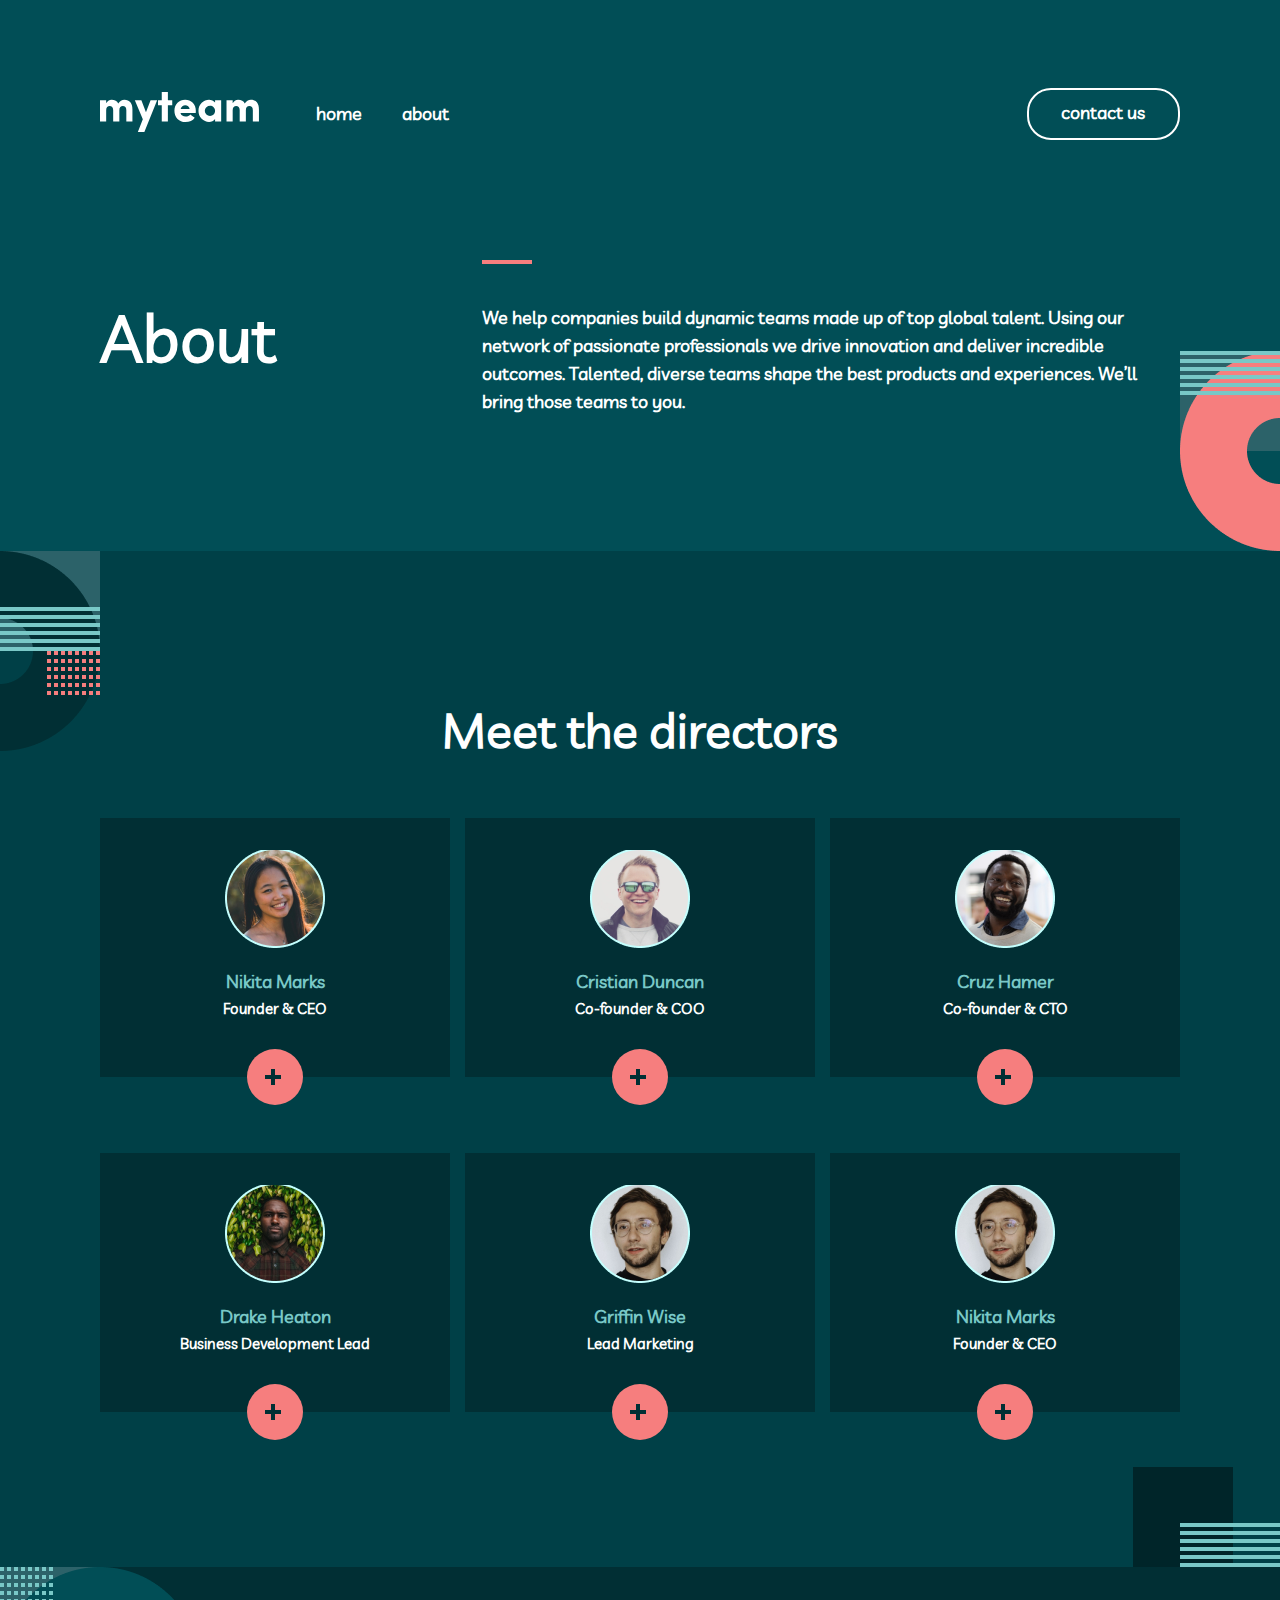
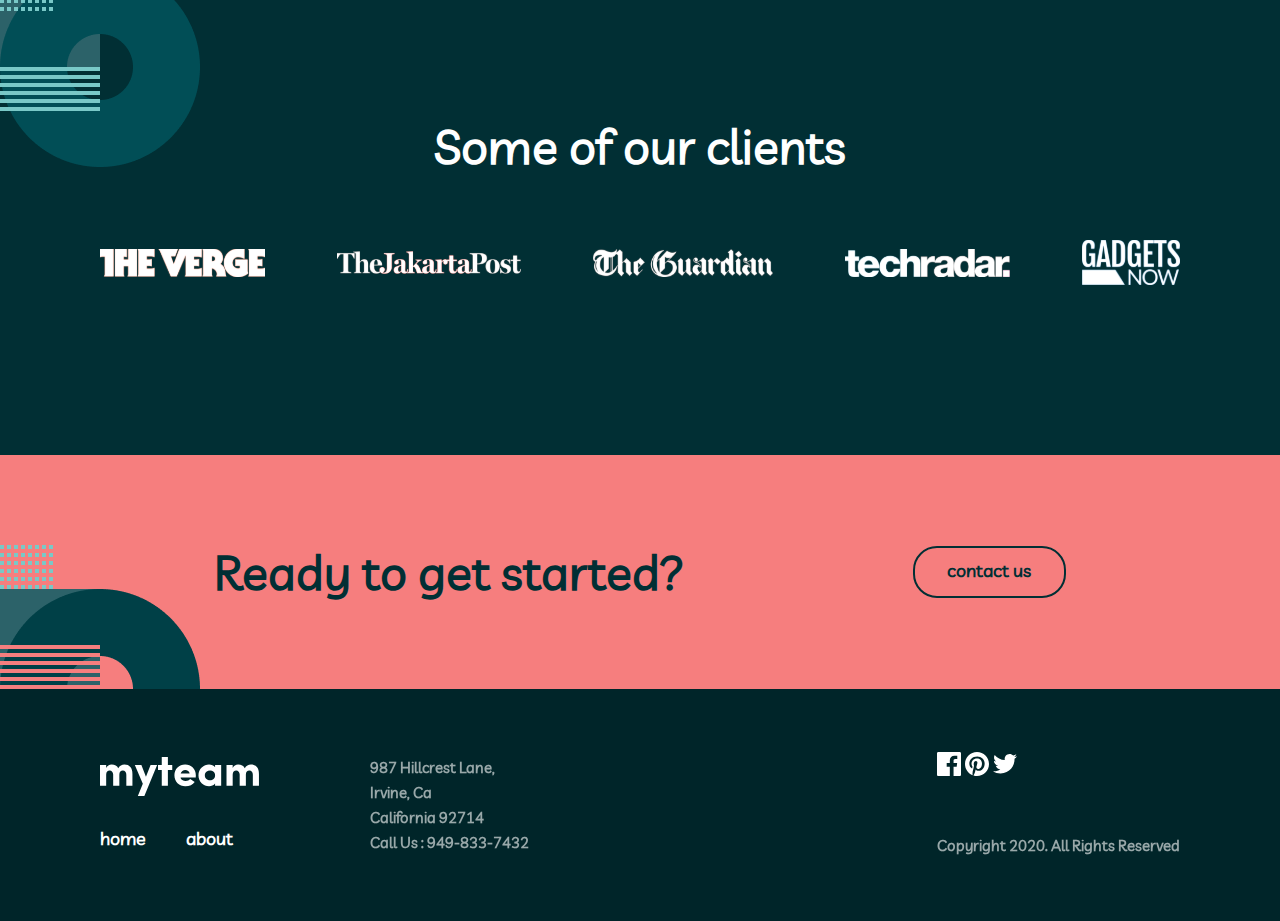
==== pages/about.html @ 921ec4e1 "footer part of myteam" ====
<!DOCTYPE html>
<html lang="en">
<head>
    <meta charset="UTF-8">
    <meta http-equiv="X-UA-Compatible" content="IE=edge">
    <meta name="viewport" content="width=device-width, initial-scale=1.0">
    <title>myteam-ABOUT</title>
    <link rel="stylesheet" href="../CSS/about.css">
</head>
<body>
    <header>
        <div class="container">
            <nav>
                <a href="#"><img width="159px" src="../icons/myteam-logo.svg" alt="myteam"></a>
                <div class="navbar">
                    <ul class="navbar__menu">
                        <li class="navbar__menu-list"><a href="../index.html" class="navbar__menu-link">home</a></li>
                        <li class="navbar__menu-list"><a href="#" class="navbar__menu-link">about</a></li>
                    </ul>
                    <button class="navbar__btn" href="#">contact us</button>
                </div>
            </nav>
            <div class="hero">
                <h2 class="hero__title">About</h2>
                <div class="hero__description">
                    <hr class="hero__description-line">
                    <p class="hero__description-desc">We help companies build dynamic teams made up of top global talent. Using our network of passionate professionals we drive innovation and deliver incredible outcomes. Talented, diverse teams shape the best products and experiences. We’ll bring those teams to you.</p>
                </div>
            </div>
        </div>
    </header>
    <section class="directors">
        <div class="bgimg">
            <div class="container">
                <div class="directors__block">
                    <h3 class="directors__block-title">Meet the directors</h3>
                    <div class="directors__block-cards">
                        <div class="directors__block-cards--item">
                            <h4>Aden Allan</h4>
                            <p>“Empowered teams create truly amazing products. Set the north star and let them follow it.”</p>
                            <ul>
                                <li><img src="../icons/Path.svg" alt="twitter"></li>
                                <li><img src="../icons/Shape.svg" alt="instagram"></li>
                            </ul>
                            <img src="../images/Oval.png" alt="Nikita Marks" srcset="../images/Oval@2x.png 2x, ../images/Oval.png 1x">
                            <h5>Nikita Marks</h5>
                            <h6>Founder & CEO</h6>
                            <button><span></span><span></span></button>
                        </div>
                        <div class="directors__block-cards--item">
                                 <h4>Aden Allan</h4>
                            <p>“Empowered teams create truly amazing products. Set the north star and let them follow it.”</p>
                            <ul>
                                <li><img src="../icons/Path.svg" alt="twitter"></li>
                                <li><img src="../icons/Shape.svg" alt="instagram"></li>
                            </ul>
                            <img src="../images/pergl.png" alt="Cristian Duncan" srcset="../images/pergl2x.png 2x, ../images/pergl.png 1x">
                            <h5>Cristian Duncan</h5>
                            <h6>Co-founder & COO</h6>
                            <button><span></span><span></span></button>
                        </div>
                        <div class="directors__block-cards--item">
                                 <h4>Aden Allan</h4>
                            <p>“Empowered teams create truly amazing products. Set the north star and let them follow it.”</p>
                            <ul>
                                <li><img src="../icons/Path.svg" alt="twitter"></li>
                                <li><img src="../icons/Shape.svg" alt="instagram"></li>
                            </ul>
                            <img src="../images/smaile.png" alt="Cruz Hamer" srcset="../images/smaile2x.png 2x, ../images/smaile.png 1x">
                            <h5>Cruz Hamer</h5>
                            <h6>Co-founder & CTO</h6>
                            <button><span></span><span></span></button>
                        </div>
                        <div class="directors__block-cards--item">
                                 <h4>Aden Allan</h4>
                            <p>“Empowered teams create truly amazing products. Set the north star and let them follow it.”</p>
                            <ul>
                                <li><img src="../icons/Path.svg" alt="twitter"></li>
                                <li><img src="../icons/Shape.svg" alt="instagram"></li>
                            </ul>
                            <img src="../images/nosmile.png" alt="Drake Heaton" srcset="../images/nosmaile2x.png 2x, ../images/nosmile.png 1x">
                            <h5>Drake Heaton</h5>
                            <h6>Business Development Lead</h6>
                            <button><span></span><span></span></button>
                        </div>
                        <div class="directors__block-cards--item">
                                 <h4>Aden Allan</h4>
                            <p>“Empowered teams create truly amazing products. Set the north star and let them follow it.”</p>
                            <ul>
                                <li><img src="../icons/Path.svg" alt="twitter"></li>
                                <li><img src="../icons/Shape.svg" alt="instagram"></li>
                            </ul>
                            <img src="../images/cl.png" alt="Griffin Wise" srcset="../images/cl2x.png 2x, ../images/cl.png 1x">
                            <h5>Griffin Wise</h5>
                            <h6>Lead Marketing</h6>
                            <button><span></span><span></span></button>
                        </div>
                        <div class="directors__block-cards--item">
                                 <h4>Aden Allan</h4>
                            <p>“Empowered teams create truly amazing products. Set the north star and let them follow it.”</p>
                            <ul>
                                <li><img src="../icons/Path.svg" alt="twitter"></li>
                                <li><img src="../icons/Shape.svg" alt="instagram"></li>
                            </ul>
                            <img src="../images/cl.png" alt="Nikita Marks" srcset="../images/cl2x.png 2x, ../images/cl.png 1x">
                            <h5>Nikita Marks</h5>
                            <h6>Founder & CEO</h6>
                            <button><span></span><span></span></button>
                        </div>
                    </div>
                </div>
            </div>
        </div>
    </section>
    <section class="clients">
        <div class="container">
            <div class="clients__block">
                <h2 class="clients__block-title">Some of our clients</h2>
                <ul class="clients__block-font">
                   <li class="clients__block-font--list"><img src="../icons/Object1.svg" alt="the verge"></li>
                   <li class="clients__block-font--list"><img src="../icons/jakarta.svg" alt="jakarta"></li>
                   <li class="clients__block-font--list"><img src="../icons/Object.svg" alt="the guardian"></li>
                   <li class="clients__block-font--list"><img src="../icons/techradar.svg" alt="techradar"></li>
                   <li class="clients__block-font--list"><img src="../icons/gadgets-now.svg" alt="gadget now"></li>
                </ul>
            </div>
        </div>
    </section>
    <section class="start">
        <div class="container">
            <h2 class="start__title">Ready to get started?</h2>
            <button class="start__btn">contact us</button>
        </div>
    </section>
    <footer>
        <div class="container">
            <div class="bar">
                <a href="#"><img width="159px" src="../icons/myteam-logo.svg" alt="myteam"></a>
                <div class="bar__menu">
                    <ul class="bar__menu">
                        <li class="bar__menu-list"><a href="../index.html" class="bar__menu-link">home</a></li>
                        <li class="bar__menu-list"><a href="#" class="bar__menu-link">about</a></li>
                    </ul>
                </div>
            </div>
            <div class="baro">
                <ul class="baro__info">
                    <li class="baro__info-list">987  Hillcrest Lane,</li>
                    <li class="baro__info-list">Irvine, Ca </li>
                    <li class="baro__info-list">California 92714</li>
                    <li class="baro__info-list">Call Us : 949-833-7432</li>
                </ul>
                <ul class="baro__icons">
                    <li class="baro__icons-item"><img class="svg" src="../icons/facebook-logo.svg" alt="facebook"></li>
                    <li class="baro__icons-item"><img class="svg" src="../icons/pinterest-logo.svg" alt="pinterest-logo"></li>
                    <li class="baro__icons-item"><img class="svg" src="../icons/Path.svg" alt="twitter"></li>
                    <h6>Copyright 2020. All Rights Reserved</h6>
                </ul>
            </div>
        </div>
    </footer>
</body>
</html>
---- CSS/about.css ----
@font-face {
  font-display: swap;
  font-family: "Livvic";
  font-style: normal;
  font-weight: 400;
  src: url("../fonts/livvic-v13-latin-regular.eot");
  src: url("../fonts/livvic-v13-latin-regular.eot?#iefix") format("embedded-opentype"), url("../fonts/livvic-v13-latin-regular.woff2") format("woff2"), url("../fonts/livvic-v13-latin-regular.woff") format("woff"), url("../fonts/livvic-v13-latin-regular.ttf") format("truetype"), url("../fonts/livvic-v13-latin-regular.svg#Livvic") format("svg");
}
* {
  margin: 0;
  padding: 0;
  box-sizing: border-box;
  text-decoration: none;
  list-style: none;
}

body {
  font-family: "Livvic";
  color: #ffffff;
}

.container {
  max-width: 1110px;
  margin: 0 auto;
  padding: 15px;
}

header {
  background-image: url(../images/bg-pink.png);
  background-repeat: no-repeat;
  background-position-x: right;
  background-position-y: bottom;
  padding: 73px 0 120px 0;
  background-color: #014E56;
}
@media only screen and (-webkit-min-device-pixel-ratio: 2), only screen and (min--moz-device-pixel-ratio: 2), only screen and (-o-min-device-pixel-ratio: 2/1), only screen and (min-device-pixel-ratio: 2), only screen and (min-resolution: 192dpi), only screen and (min-resolution: 2dppx) {
  header {
    background-image: url(../images/bg-pink2x.png);
    background-repeat: no-repeat;
    background-position-x: right;
    background-position-y: bottom;
  }
}
header nav {
  display: flex;
  align-items: center;
  justify-content: space-between;
  flex-direction: default;
}
header nav .navbar {
  display: flex;
  align-items: center;
  justify-content: space-between;
  flex-direction: default;
  min-width: 80%;
}
header nav .navbar__menu {
  display: flex;
  align-items: center;
  justify-content: space-between;
  flex-direction: default;
  column-gap: 40px;
}
header nav .navbar__menu-link {
  padding: 10px 0;
  font-weight: 600;
  font-size: 18px;
  line-height: 28px;
  color: #ffffff;
}
header nav .navbar__menu-link:hover {
  color: #F67E7E;
}
header nav .navbar__btn {
  border: 2px solid #ffffff;
  border-radius: 24px;
  font-family: "Livvic";
  font-weight: 600;
  font-size: 18px;
  line-height: 28px;
  color: #ffffff;
  cursor: pointer;
  padding: 9px 33px 11px 32px;
  background-color: rgba(240, 248, 255, 0);
}
header nav .navbar__btn:hover {
  transition: 0.3s;
  color: #002529;
  background-color: #ffffff;
  border: 2px solid rgba(255, 255, 255, 0);
}
header .hero {
  margin-top: 120px;
  display: flex;
  align-items: center;
  justify-content: space-between;
  flex-direction: default;
}
header .hero__title {
  font-weight: 700;
  font-size: 64px;
  line-height: 100px;
}
header .hero__description-line {
  width: 50px;
  height: 4px;
  border: none;
  background-color: #F67E7E;
}
header .hero__description-desc {
  margin-top: 40px;
  max-width: 698px;
  font-weight: 600;
  font-size: 18px;
  line-height: 28px;
}

.bgimg {
  padding: 140px 0;
  background-image: url(../../images/square.png);
  background-repeat: no-repeat;
  background-position-x: right;
  background-position-y: bottom;
}
@media only screen and (-webkit-min-device-pixel-ratio: 2), only screen and (min--moz-device-pixel-ratio: 2), only screen and (-o-min-device-pixel-ratio: 2/1), only screen and (min-device-pixel-ratio: 2), only screen and (min-resolution: 192dpi), only screen and (min-resolution: 2dppx) {
  .bgimg {
    background-image: url(../../images/square2x.png);
    background-repeat: no-repeat;
    background-position-x: right;
    background-position-y: bottom;
  }
}

.directors {
  background-color: #004047;
  background-image: url(../images/darkvector.png);
  background-repeat: no-repeat;
  background-position-x: left;
  background-position-y: top;
}
@media only screen and (-webkit-min-device-pixel-ratio: 2), only screen and (min--moz-device-pixel-ratio: 2), only screen and (-o-min-device-pixel-ratio: 2/1), only screen and (min-device-pixel-ratio: 2), only screen and (min-resolution: 192dpi), only screen and (min-resolution: 2dppx) {
  .directors {
    background-image: url(../../images/darkvector2x.png);
    background-repeat: no-repeat;
    background-position-x: left;
    background-position-y: top;
  }
}
.directors__block-title {
  text-align: center;
  font-weight: 700;
  font-size: 48px;
  line-height: 48px;
}
.directors__block-cards {
  margin-top: 64px;
  display: flex;
  align-items: center;
  justify-content: space-between;
  flex-direction: default;
  flex-wrap: wrap;
  row-gap: 76px;
}
.directors__block-cards--item {
  position: relative;
  padding: 32px 24px 56px;
  min-width: 350px;
  background: #012F34;
  text-align: center;
  cursor: pointer;
  transition: 0.5s;
}
.directors__block-cards--item h4 {
  display: none;
  font-weight: 700;
  font-size: 18px;
  line-height: 28px;
  text-align: center;
  color: #79C8C7;
}
.directors__block-cards--item p {
  display: none;
  margin-top: 8px;
  max-width: 254px;
  font-weight: 600;
  font-size: 15px;
  line-height: 25px;
}
.directors__block-cards--item ul {
  display: none;
  margin-top: 24px;
}
.directors__block-cards--item ul li {
  display: inline-block;
}
.directors__block-cards--item h5 {
  margin-top: 16px;
  font-weight: 700;
  font-size: 18px;
  line-height: 28px;
  color: #79C8C7;
}
.directors__block-cards--item h6 {
  font-size: 15px;
  line-height: 25px;
}
.directors__block-cards--item button {
  position: absolute;
  bottom: -28px;
  left: 147px;
  min-width: 56px;
  min-height: 56px;
  border-radius: 50%;
  background-color: #F67E7E;
  display: flex;
  align-items: center;
  justify-content: center;
  flex-direction: default;
  border: none;
  cursor: pointer;
  cursor: pointer;
  transition: 0.5s;
}
.directors__block-cards--item button span:nth-child(1) {
  min-width: 4px;
  min-height: 16px;
  background-color: #012F34;
  display: inline-block;
  transform: rotate(90deg), translate(10px, 48px);
  transition: 0.5s;
}
.directors__block-cards--item button span:nth-child(2) {
  min-width: 4px;
  min-height: 16px;
  background-color: #012F34;
  display: inline-block;
  transform: rotate(-90deg) translateY(-4px);
  transition: 0.5s;
}
.directors__block-cards--item:hover {
  padding: 35px 48px 63px 48px;
  background-color: #002529;
}
.directors__block-cards--item:hover img, .directors__block-cards--item:hover h5, .directors__block-cards--item:hover h6 {
  display: none;
}
.directors__block-cards--item:hover p, .directors__block-cards--item:hover h4, .directors__block-cards--item:hover ul {
  display: block;
  margin-left: auto;
  margin-right: auto;
}
.directors__block-cards--item:hover button {
  background-color: #79C8C7;
}
.directors__block-cards--item:hover button span:nth-child(1) {
  transform: rotate(45deg) translate(2px, -3px);
}
.directors__block-cards--item:hover button span:nth-child(2) {
  transform: rotate(-45deg);
}

.clients {
  background-color: #012F34;
  padding: 140px 0 151px 0;
  background-image: url(../images/clients-bg.png);
  background-repeat: no-repeat;
}
@media only screen and (-webkit-min-device-pixel-ratio: 2), only screen and (min--moz-device-pixel-ratio: 2), only screen and (-o-min-device-pixel-ratio: 2/1), only screen and (min-device-pixel-ratio: 2), only screen and (min-resolution: 192dpi), only screen and (min-resolution: 2dppx) {
  .clients {
    background-image: url(../images/clients-bg.png);
    background-repeat: no-repeat;
  }
}
.clients__block {
  display: flex;
  align-items: center;
  justify-content: center;
  flex-direction: column;
  row-gap: 70px;
}
.clients__block-title {
  font-weight: 700;
  font-size: 48px;
  line-height: 48px;
}
.clients__block-font {
  min-width: 100%;
  display: flex;
  align-items: center;
  justify-content: space-between;
  flex-direction: default;
}

.start {
  padding: 76px;
  background-color: #F67E7E;
  background-image: url(../../images/pink.png);
  background-repeat: no-repeat;
  background-position-y: bottom;
}
@media only screen and (-webkit-min-device-pixel-ratio: 2), only screen and (min--moz-device-pixel-ratio: 2), only screen and (-o-min-device-pixel-ratio: 2/1), only screen and (min-device-pixel-ratio: 2), only screen and (min-resolution: 192dpi), only screen and (min-resolution: 2dppx) {
  .start {
    background-image: url(../../images/pik2x.png);
    background-repeat: no-repeat;
    background-position-y: bottom;
  }
}
.start .container {
  display: flex;
  align-items: center;
  justify-content: space-around;
  flex-direction: default;
}
.start__title {
  font-weight: 700;
  font-size: 48px;
  line-height: 48px;
  color: #012F34;
}
.start__btn {
  transition: 0.3s;
  border: 2px solid #012F34;
  border-radius: 24px;
  font-family: "Livvic";
  font-weight: 600;
  font-size: 18px;
  line-height: 28px;
  color: #012F34;
  cursor: pointer;
  padding: 9px 33px 11px 32px;
  background-color: rgba(240, 248, 255, 0);
}
.start__btn:hover {
  border: 2px solid #012F34;
  border-radius: 24px;
  font-family: "Livvic";
  font-weight: 600;
  font-size: 18px;
  line-height: 28px;
  color: #ffffff;
  cursor: pointer;
  padding: 9px 33px 11px 32px;
  background-color: rgba(240, 248, 255, 0);
  background-color: #012F34;
}

footer {
  padding: 48px;
  background-color: #002529;
}
footer .container {
  display: flex;
  align-items: center;
  justify-content: space-between;
  flex-direction: default;
}
footer .container .bar {
  display: flex;
  align-items: flex-start;
  justify-content: flex-start;
  flex-direction: column;
  row-gap: 25px;
}
footer .container .bar__menu {
  display: flex;
  align-items: center;
  justify-content: default;
  flex-direction: default;
  column-gap: 40px;
}
footer .container .bar__menu-link {
  padding: 10px 0;
  font-weight: 600;
  font-size: 18px;
  line-height: 28px;
  color: #ffffff;
}
footer .container .bar__menu-link:hover {
  color: #F67E7E;
}
footer .container .baro {
  display: flex;
  align-items: center;
  justify-content: space-between;
  flex-direction: default;
  min-width: 75%;
}
footer .container .baro__info-list {
  font-weight: 600;
  font-size: 15px;
  line-height: 25px;
  opacity: 0.6;
}
footer .container .baro__icons {
  column-gap: 16px;
}
footer .container .baro__icons-item {
  display: inline-block;
  cursor: pointer;
}
footer .container .baro__icons-item .svg {
  width: 24px;
  height: 24px;
}
footer .container .baro__icons-item:hover .svg {
  fill: #F67E7E;
  fill-rule: evenodd;
}
footer .container h6 {
  margin-top: 53px;
  font-weight: 600;
  font-size: 15px;
  line-height: 25px;
  color: #FFFFFF;
  opacity: 0.6;
  align-items: flex-end;
  justify-items: flex-end;
}

/*# sourceMappingURL=about.css.map */
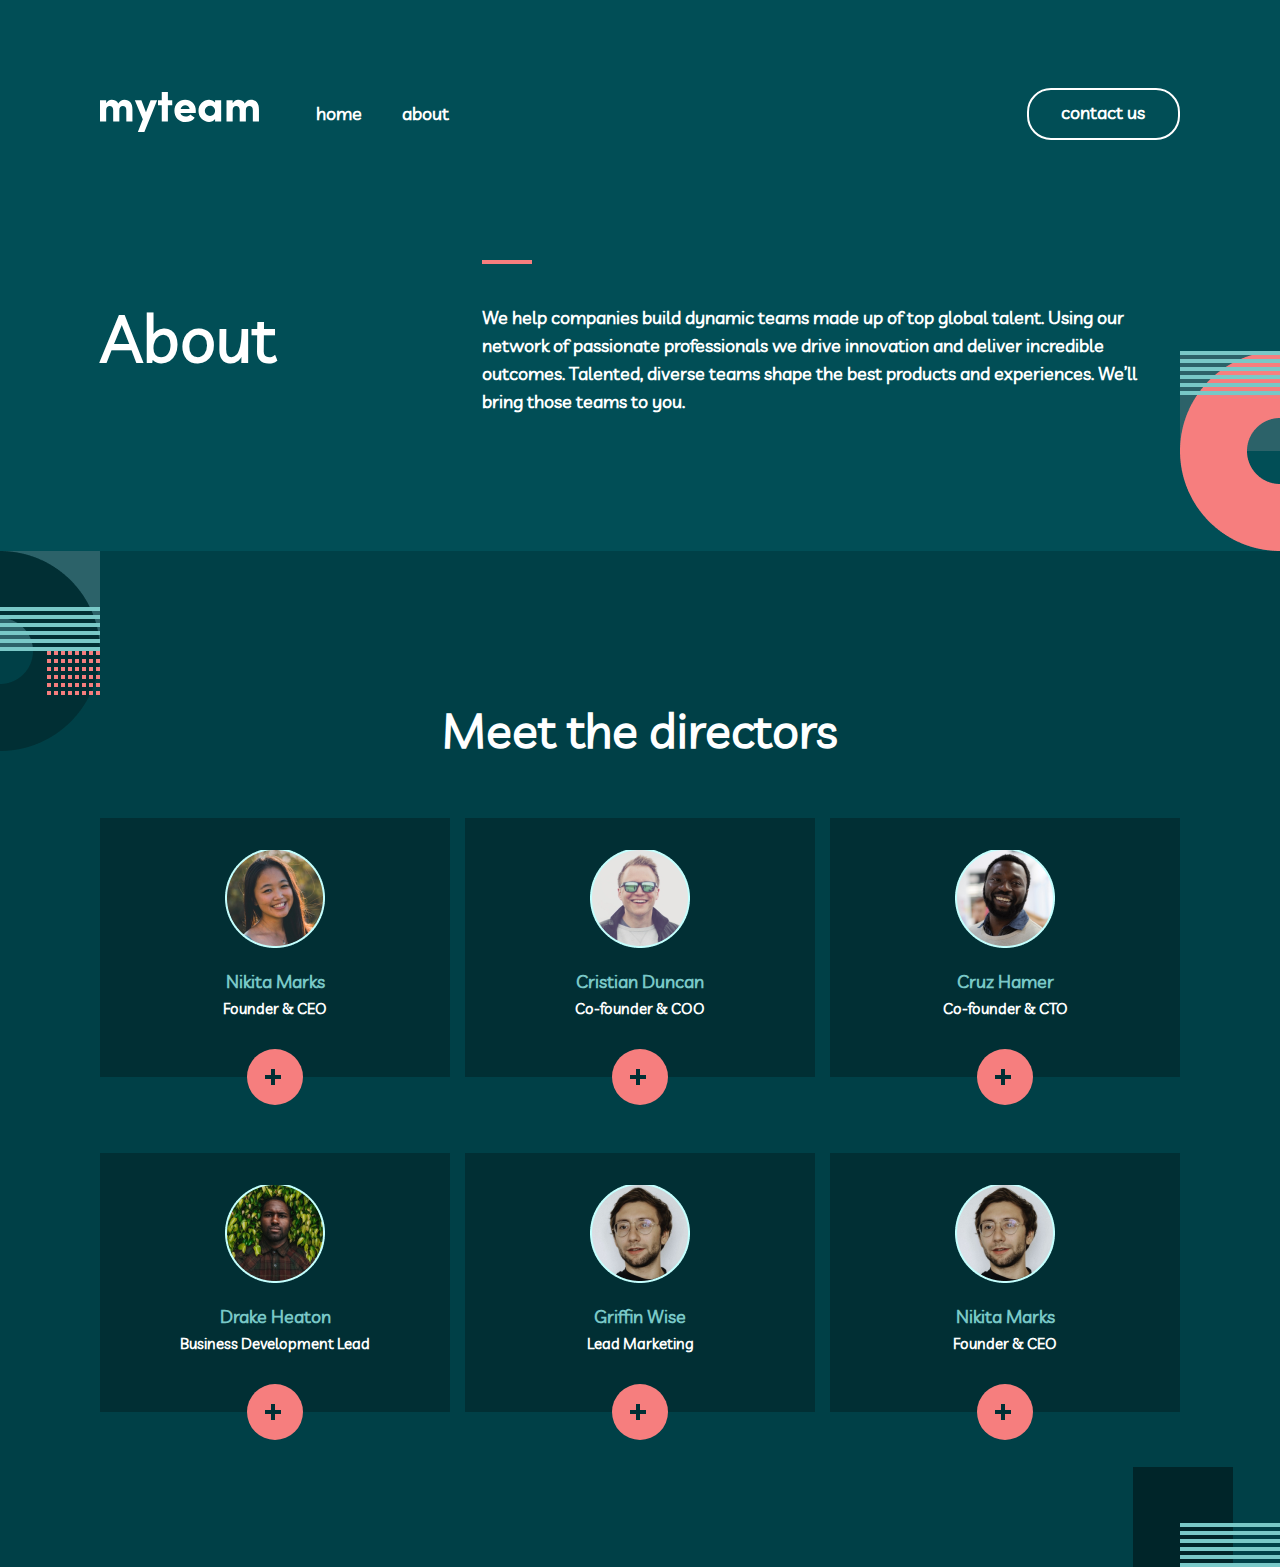
==== commit 845415b0: "some massage" ====
--- a/pages/about.html
+++ b/pages/about.html
@@ -112,52 +112,5 @@
             </div>
         </div>
     </section>
-    <section class="clients">
-        <div class="container">
-            <div class="clients__block">
-                <h2 class="clients__block-title">Some of our clients</h2>
-                <ul class="clients__block-font">
-                   <li class="clients__block-font--list"><img src="../icons/Object1.svg" alt="the verge"></li>
-                   <li class="clients__block-font--list"><img src="../icons/jakarta.svg" alt="jakarta"></li>
-                   <li class="clients__block-font--list"><img src="../icons/Object.svg" alt="the guardian"></li>
-                   <li class="clients__block-font--list"><img src="../icons/techradar.svg" alt="techradar"></li>
-                   <li class="clients__block-font--list"><img src="../icons/gadgets-now.svg" alt="gadget now"></li>
-                </ul>
-            </div>
-        </div>
-    </section>
-    <section class="start">
-        <div class="container">
-            <h2 class="start__title">Ready to get started?</h2>
-            <button class="start__btn">contact us</button>
-        </div>
-    </section>
-    <footer>
-        <div class="container">
-            <div class="bar">
-                <a href="#"><img width="159px" src="../icons/myteam-logo.svg" alt="myteam"></a>
-                <div class="bar__menu">
-                    <ul class="bar__menu">
-                        <li class="bar__menu-list"><a href="../index.html" class="bar__menu-link">home</a></li>
-                        <li class="bar__menu-list"><a href="#" class="bar__menu-link">about</a></li>
-                    </ul>
-                </div>
-            </div>
-            <div class="baro">
-                <ul class="baro__info">
-                    <li class="baro__info-list">987  Hillcrest Lane,</li>
-                    <li class="baro__info-list">Irvine, Ca </li>
-                    <li class="baro__info-list">California 92714</li>
-                    <li class="baro__info-list">Call Us : 949-833-7432</li>
-                </ul>
-                <ul class="baro__icons">
-                    <li class="baro__icons-item"><img class="svg" src="../icons/facebook-logo.svg" alt="facebook"></li>
-                    <li class="baro__icons-item"><img class="svg" src="../icons/pinterest-logo.svg" alt="pinterest-logo"></li>
-                    <li class="baro__icons-item"><img class="svg" src="../icons/Path.svg" alt="twitter"></li>
-                    <h6>Copyright 2020. All Rights Reserved</h6>
-                </ul>
-            </div>
-        </div>
-    </footer>
 </body>
 </html>--- a/CSS/about.css
+++ b/CSS/about.css
@@ -259,162 +259,4 @@
   transform: rotate(-45deg);
 }
 
-.clients {
-  background-color: #012F34;
-  padding: 140px 0 151px 0;
-  background-image: url(../images/clients-bg.png);
-  background-repeat: no-repeat;
-}
-@media only screen and (-webkit-min-device-pixel-ratio: 2), only screen and (min--moz-device-pixel-ratio: 2), only screen and (-o-min-device-pixel-ratio: 2/1), only screen and (min-device-pixel-ratio: 2), only screen and (min-resolution: 192dpi), only screen and (min-resolution: 2dppx) {
-  .clients {
-    background-image: url(../images/clients-bg.png);
-    background-repeat: no-repeat;
-  }
-}
-.clients__block {
-  display: flex;
-  align-items: center;
-  justify-content: center;
-  flex-direction: column;
-  row-gap: 70px;
-}
-.clients__block-title {
-  font-weight: 700;
-  font-size: 48px;
-  line-height: 48px;
-}
-.clients__block-font {
-  min-width: 100%;
-  display: flex;
-  align-items: center;
-  justify-content: space-between;
-  flex-direction: default;
-}
-
-.start {
-  padding: 76px;
-  background-color: #F67E7E;
-  background-image: url(../../images/pink.png);
-  background-repeat: no-repeat;
-  background-position-y: bottom;
-}
-@media only screen and (-webkit-min-device-pixel-ratio: 2), only screen and (min--moz-device-pixel-ratio: 2), only screen and (-o-min-device-pixel-ratio: 2/1), only screen and (min-device-pixel-ratio: 2), only screen and (min-resolution: 192dpi), only screen and (min-resolution: 2dppx) {
-  .start {
-    background-image: url(../../images/pik2x.png);
-    background-repeat: no-repeat;
-    background-position-y: bottom;
-  }
-}
-.start .container {
-  display: flex;
-  align-items: center;
-  justify-content: space-around;
-  flex-direction: default;
-}
-.start__title {
-  font-weight: 700;
-  font-size: 48px;
-  line-height: 48px;
-  color: #012F34;
-}
-.start__btn {
-  transition: 0.3s;
-  border: 2px solid #012F34;
-  border-radius: 24px;
-  font-family: "Livvic";
-  font-weight: 600;
-  font-size: 18px;
-  line-height: 28px;
-  color: #012F34;
-  cursor: pointer;
-  padding: 9px 33px 11px 32px;
-  background-color: rgba(240, 248, 255, 0);
-}
-.start__btn:hover {
-  border: 2px solid #012F34;
-  border-radius: 24px;
-  font-family: "Livvic";
-  font-weight: 600;
-  font-size: 18px;
-  line-height: 28px;
-  color: #ffffff;
-  cursor: pointer;
-  padding: 9px 33px 11px 32px;
-  background-color: rgba(240, 248, 255, 0);
-  background-color: #012F34;
-}
-
-footer {
-  padding: 48px;
-  background-color: #002529;
-}
-footer .container {
-  display: flex;
-  align-items: center;
-  justify-content: space-between;
-  flex-direction: default;
-}
-footer .container .bar {
-  display: flex;
-  align-items: flex-start;
-  justify-content: flex-start;
-  flex-direction: column;
-  row-gap: 25px;
-}
-footer .container .bar__menu {
-  display: flex;
-  align-items: center;
-  justify-content: default;
-  flex-direction: default;
-  column-gap: 40px;
-}
-footer .container .bar__menu-link {
-  padding: 10px 0;
-  font-weight: 600;
-  font-size: 18px;
-  line-height: 28px;
-  color: #ffffff;
-}
-footer .container .bar__menu-link:hover {
-  color: #F67E7E;
-}
-footer .container .baro {
-  display: flex;
-  align-items: center;
-  justify-content: space-between;
-  flex-direction: default;
-  min-width: 75%;
-}
-footer .container .baro__info-list {
-  font-weight: 600;
-  font-size: 15px;
-  line-height: 25px;
-  opacity: 0.6;
-}
-footer .container .baro__icons {
-  column-gap: 16px;
-}
-footer .container .baro__icons-item {
-  display: inline-block;
-  cursor: pointer;
-}
-footer .container .baro__icons-item .svg {
-  width: 24px;
-  height: 24px;
-}
-footer .container .baro__icons-item:hover .svg {
-  fill: #F67E7E;
-  fill-rule: evenodd;
-}
-footer .container h6 {
-  margin-top: 53px;
-  font-weight: 600;
-  font-size: 15px;
-  line-height: 25px;
-  color: #FFFFFF;
-  opacity: 0.6;
-  align-items: flex-end;
-  justify-items: flex-end;
-}
-
 /*# sourceMappingURL=about.css.map */
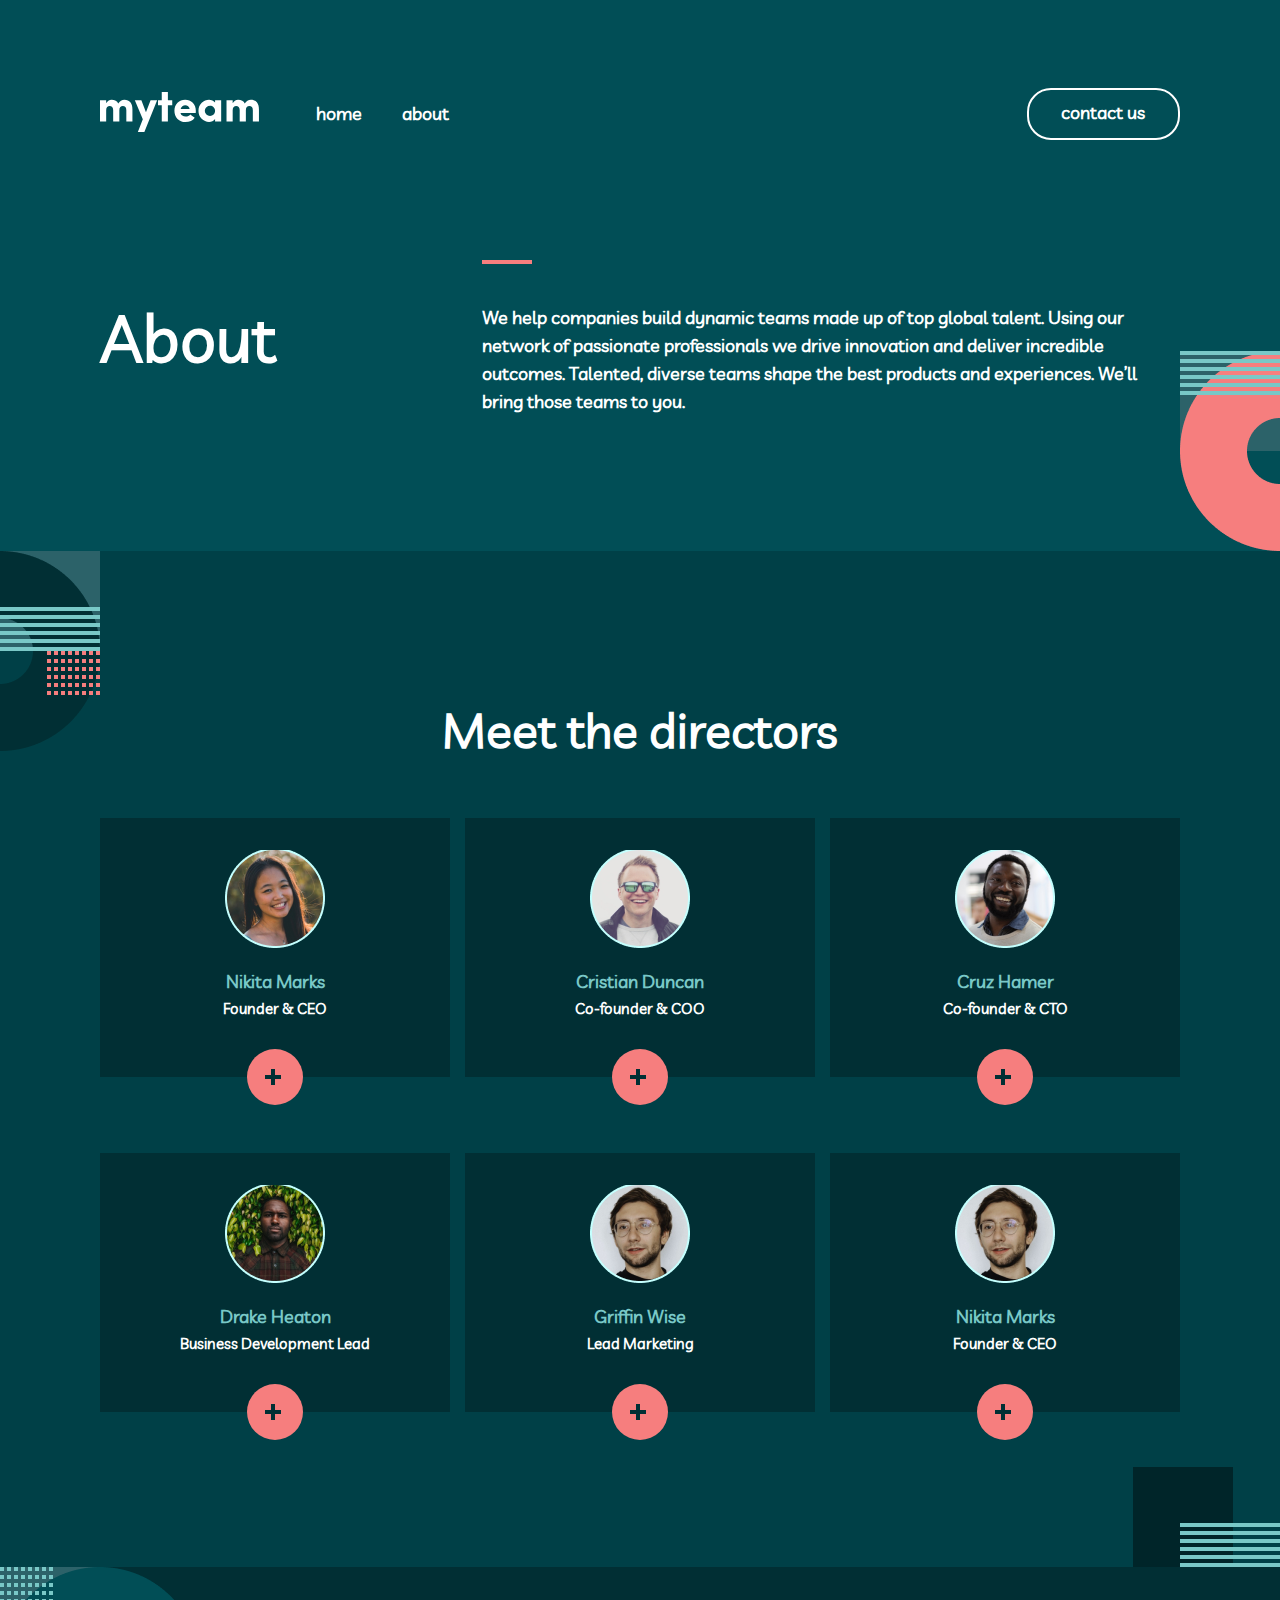
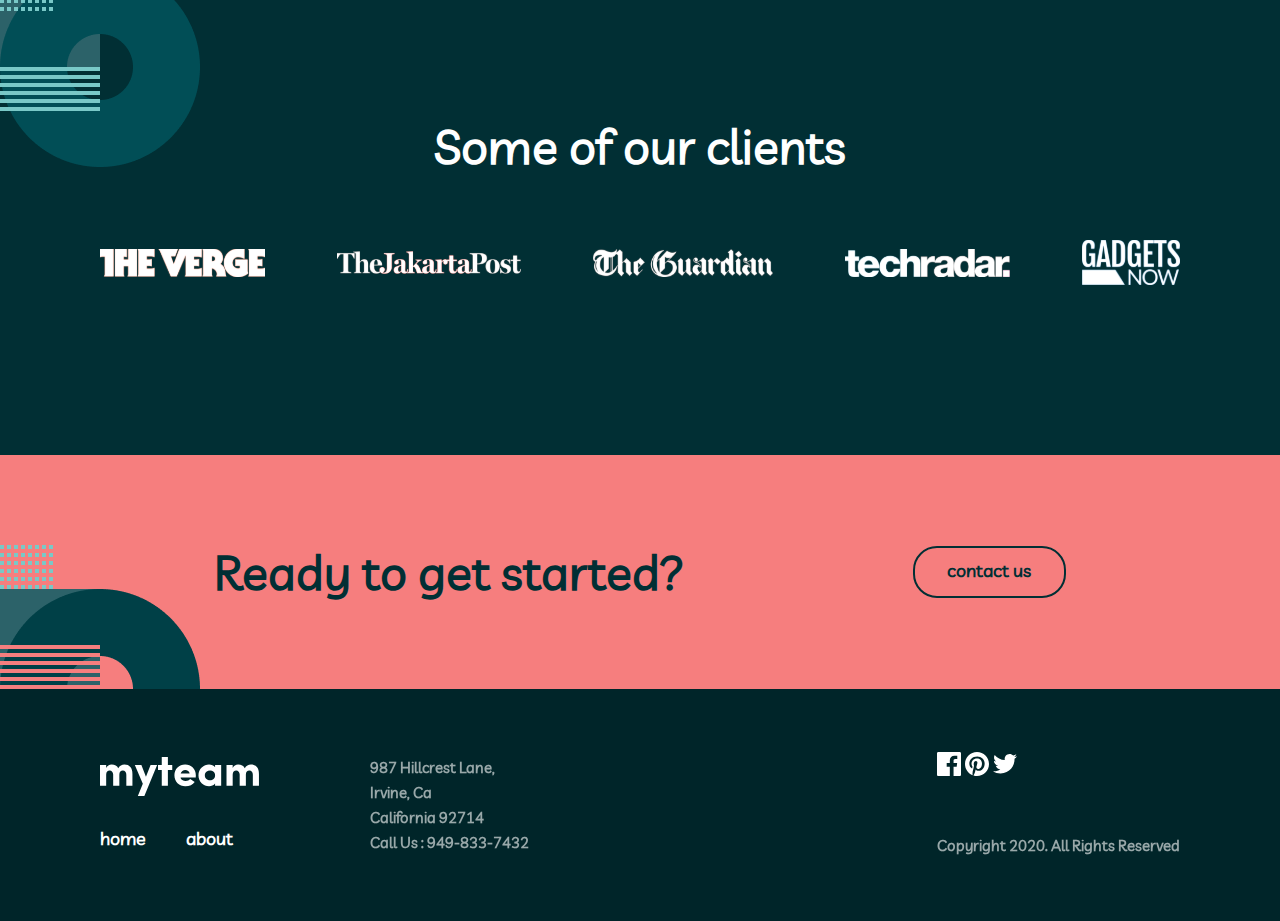
==== commit df45056b: "Merge branch 'main' of https://github.com/mubinanusratullayeva/myTeam into future/home" ====
--- a/pages/about.html
+++ b/pages/about.html
@@ -112,5 +112,52 @@
             </div>
         </div>
     </section>
+    <section class="clients">
+        <div class="container">
+            <div class="clients__block">
+                <h2 class="clients__block-title">Some of our clients</h2>
+                <ul class="clients__block-font">
+                   <li class="clients__block-font--list"><img src="../icons/Object1.svg" alt="the verge"></li>
+                   <li class="clients__block-font--list"><img src="../icons/jakarta.svg" alt="jakarta"></li>
+                   <li class="clients__block-font--list"><img src="../icons/Object.svg" alt="the guardian"></li>
+                   <li class="clients__block-font--list"><img src="../icons/techradar.svg" alt="techradar"></li>
+                   <li class="clients__block-font--list"><img src="../icons/gadgets-now.svg" alt="gadget now"></li>
+                </ul>
+            </div>
+        </div>
+    </section>
+    <section class="start">
+        <div class="container">
+            <h2 class="start__title">Ready to get started?</h2>
+            <button class="start__btn">contact us</button>
+        </div>
+    </section>
+    <footer>
+        <div class="container">
+            <div class="bar">
+                <a href="#"><img width="159px" src="../icons/myteam-logo.svg" alt="myteam"></a>
+                <div class="bar__menu">
+                    <ul class="bar__menu">
+                        <li class="bar__menu-list"><a href="../index.html" class="bar__menu-link">home</a></li>
+                        <li class="bar__menu-list"><a href="#" class="bar__menu-link">about</a></li>
+                    </ul>
+                </div>
+            </div>
+            <div class="baro">
+                <ul class="baro__info">
+                    <li class="baro__info-list">987  Hillcrest Lane,</li>
+                    <li class="baro__info-list">Irvine, Ca </li>
+                    <li class="baro__info-list">California 92714</li>
+                    <li class="baro__info-list">Call Us : 949-833-7432</li>
+                </ul>
+                <ul class="baro__icons">
+                    <li class="baro__icons-item"><img class="svg" src="../icons/facebook-logo.svg" alt="facebook"></li>
+                    <li class="baro__icons-item"><img class="svg" src="../icons/pinterest-logo.svg" alt="pinterest-logo"></li>
+                    <li class="baro__icons-item"><img class="svg" src="../icons/Path.svg" alt="twitter"></li>
+                    <h6>Copyright 2020. All Rights Reserved</h6>
+                </ul>
+            </div>
+        </div>
+    </footer>
 </body>
 </html>--- a/CSS/about.css
+++ b/CSS/about.css
@@ -259,4 +259,162 @@
   transform: rotate(-45deg);
 }
 
+.clients {
+  background-color: #012F34;
+  padding: 140px 0 151px 0;
+  background-image: url(../images/clients-bg.png);
+  background-repeat: no-repeat;
+}
+@media only screen and (-webkit-min-device-pixel-ratio: 2), only screen and (min--moz-device-pixel-ratio: 2), only screen and (-o-min-device-pixel-ratio: 2/1), only screen and (min-device-pixel-ratio: 2), only screen and (min-resolution: 192dpi), only screen and (min-resolution: 2dppx) {
+  .clients {
+    background-image: url(../images/clients-bg.png);
+    background-repeat: no-repeat;
+  }
+}
+.clients__block {
+  display: flex;
+  align-items: center;
+  justify-content: center;
+  flex-direction: column;
+  row-gap: 70px;
+}
+.clients__block-title {
+  font-weight: 700;
+  font-size: 48px;
+  line-height: 48px;
+}
+.clients__block-font {
+  min-width: 100%;
+  display: flex;
+  align-items: center;
+  justify-content: space-between;
+  flex-direction: default;
+}
+
+.start {
+  padding: 76px;
+  background-color: #F67E7E;
+  background-image: url(../../images/pink.png);
+  background-repeat: no-repeat;
+  background-position-y: bottom;
+}
+@media only screen and (-webkit-min-device-pixel-ratio: 2), only screen and (min--moz-device-pixel-ratio: 2), only screen and (-o-min-device-pixel-ratio: 2/1), only screen and (min-device-pixel-ratio: 2), only screen and (min-resolution: 192dpi), only screen and (min-resolution: 2dppx) {
+  .start {
+    background-image: url(../../images/pik2x.png);
+    background-repeat: no-repeat;
+    background-position-y: bottom;
+  }
+}
+.start .container {
+  display: flex;
+  align-items: center;
+  justify-content: space-around;
+  flex-direction: default;
+}
+.start__title {
+  font-weight: 700;
+  font-size: 48px;
+  line-height: 48px;
+  color: #012F34;
+}
+.start__btn {
+  transition: 0.3s;
+  border: 2px solid #012F34;
+  border-radius: 24px;
+  font-family: "Livvic";
+  font-weight: 600;
+  font-size: 18px;
+  line-height: 28px;
+  color: #012F34;
+  cursor: pointer;
+  padding: 9px 33px 11px 32px;
+  background-color: rgba(240, 248, 255, 0);
+}
+.start__btn:hover {
+  border: 2px solid #012F34;
+  border-radius: 24px;
+  font-family: "Livvic";
+  font-weight: 600;
+  font-size: 18px;
+  line-height: 28px;
+  color: #ffffff;
+  cursor: pointer;
+  padding: 9px 33px 11px 32px;
+  background-color: rgba(240, 248, 255, 0);
+  background-color: #012F34;
+}
+
+footer {
+  padding: 48px;
+  background-color: #002529;
+}
+footer .container {
+  display: flex;
+  align-items: center;
+  justify-content: space-between;
+  flex-direction: default;
+}
+footer .container .bar {
+  display: flex;
+  align-items: flex-start;
+  justify-content: flex-start;
+  flex-direction: column;
+  row-gap: 25px;
+}
+footer .container .bar__menu {
+  display: flex;
+  align-items: center;
+  justify-content: default;
+  flex-direction: default;
+  column-gap: 40px;
+}
+footer .container .bar__menu-link {
+  padding: 10px 0;
+  font-weight: 600;
+  font-size: 18px;
+  line-height: 28px;
+  color: #ffffff;
+}
+footer .container .bar__menu-link:hover {
+  color: #F67E7E;
+}
+footer .container .baro {
+  display: flex;
+  align-items: center;
+  justify-content: space-between;
+  flex-direction: default;
+  min-width: 75%;
+}
+footer .container .baro__info-list {
+  font-weight: 600;
+  font-size: 15px;
+  line-height: 25px;
+  opacity: 0.6;
+}
+footer .container .baro__icons {
+  column-gap: 16px;
+}
+footer .container .baro__icons-item {
+  display: inline-block;
+  cursor: pointer;
+}
+footer .container .baro__icons-item .svg {
+  width: 24px;
+  height: 24px;
+}
+footer .container .baro__icons-item:hover .svg {
+  fill: #F67E7E;
+  fill-rule: evenodd;
+}
+footer .container h6 {
+  margin-top: 53px;
+  font-weight: 600;
+  font-size: 15px;
+  line-height: 25px;
+  color: #FFFFFF;
+  opacity: 0.6;
+  align-items: flex-end;
+  justify-items: flex-end;
+}
+
 /*# sourceMappingURL=about.css.map */
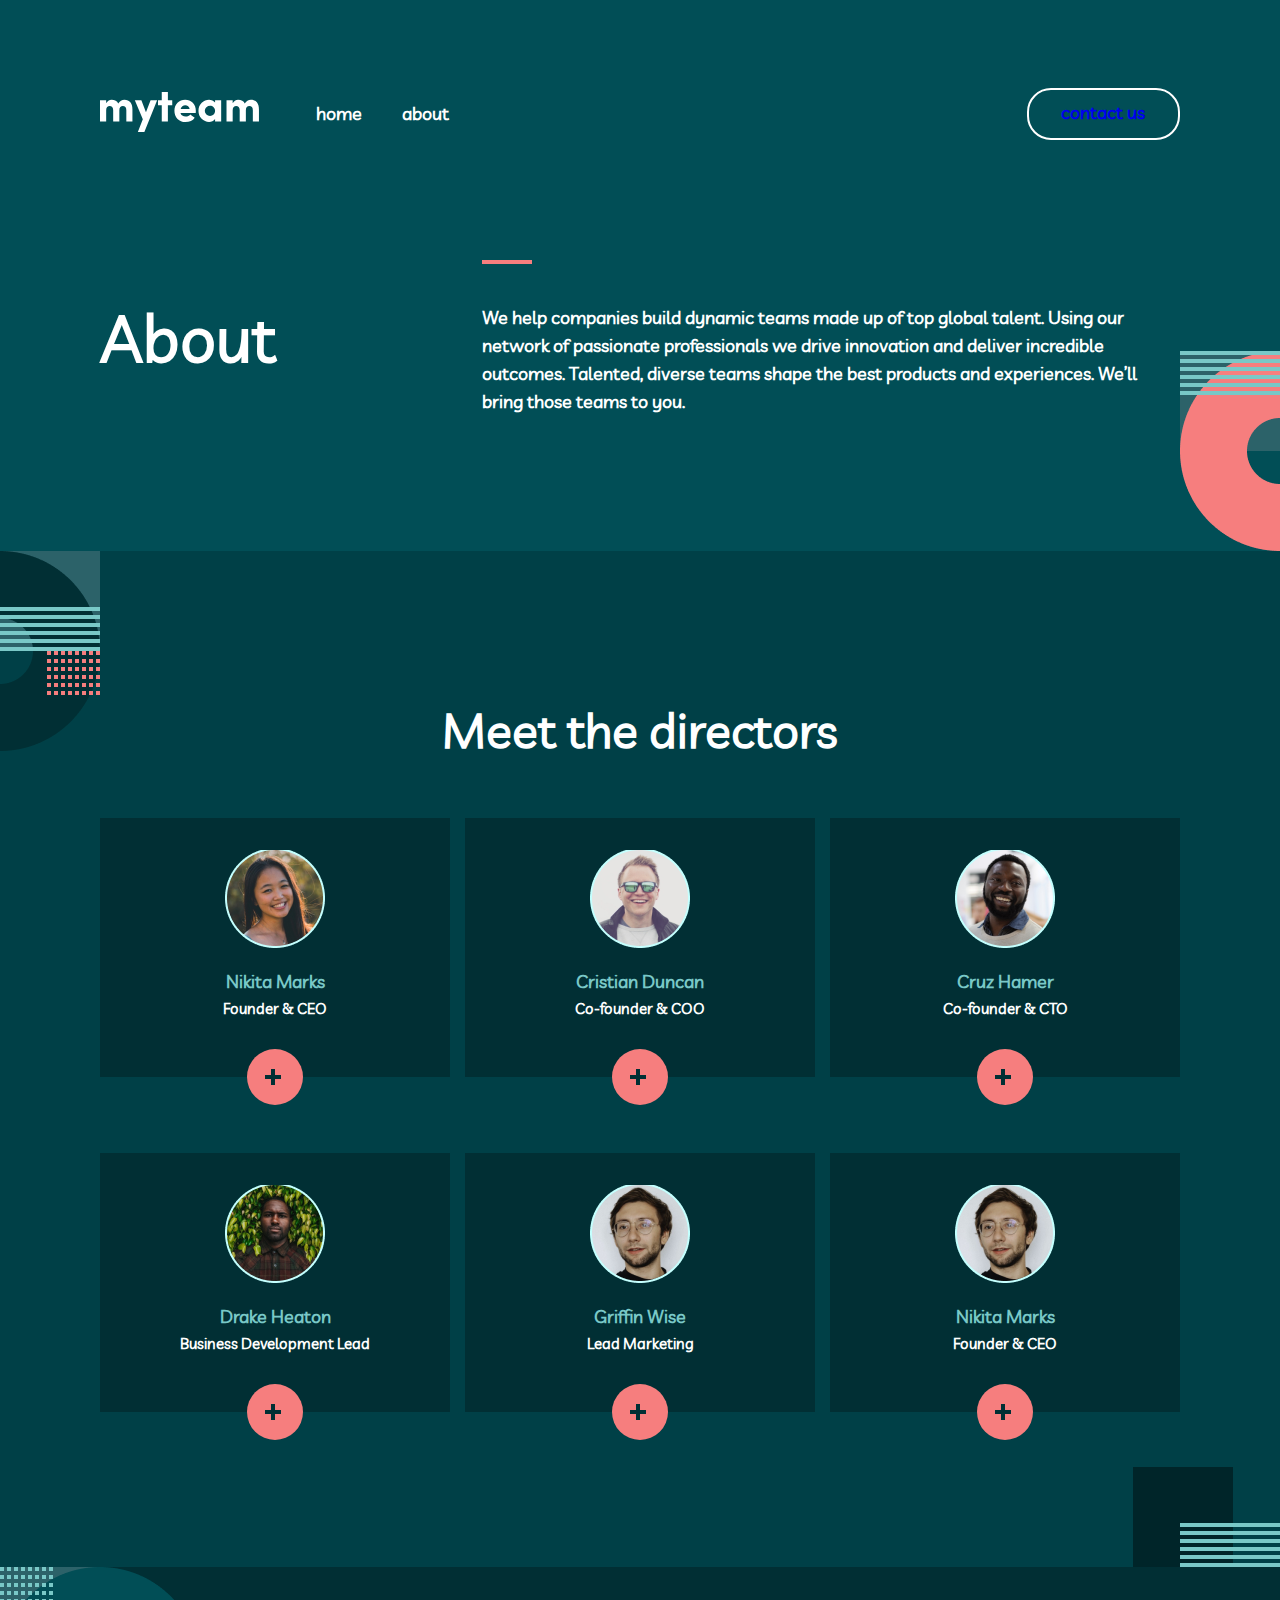
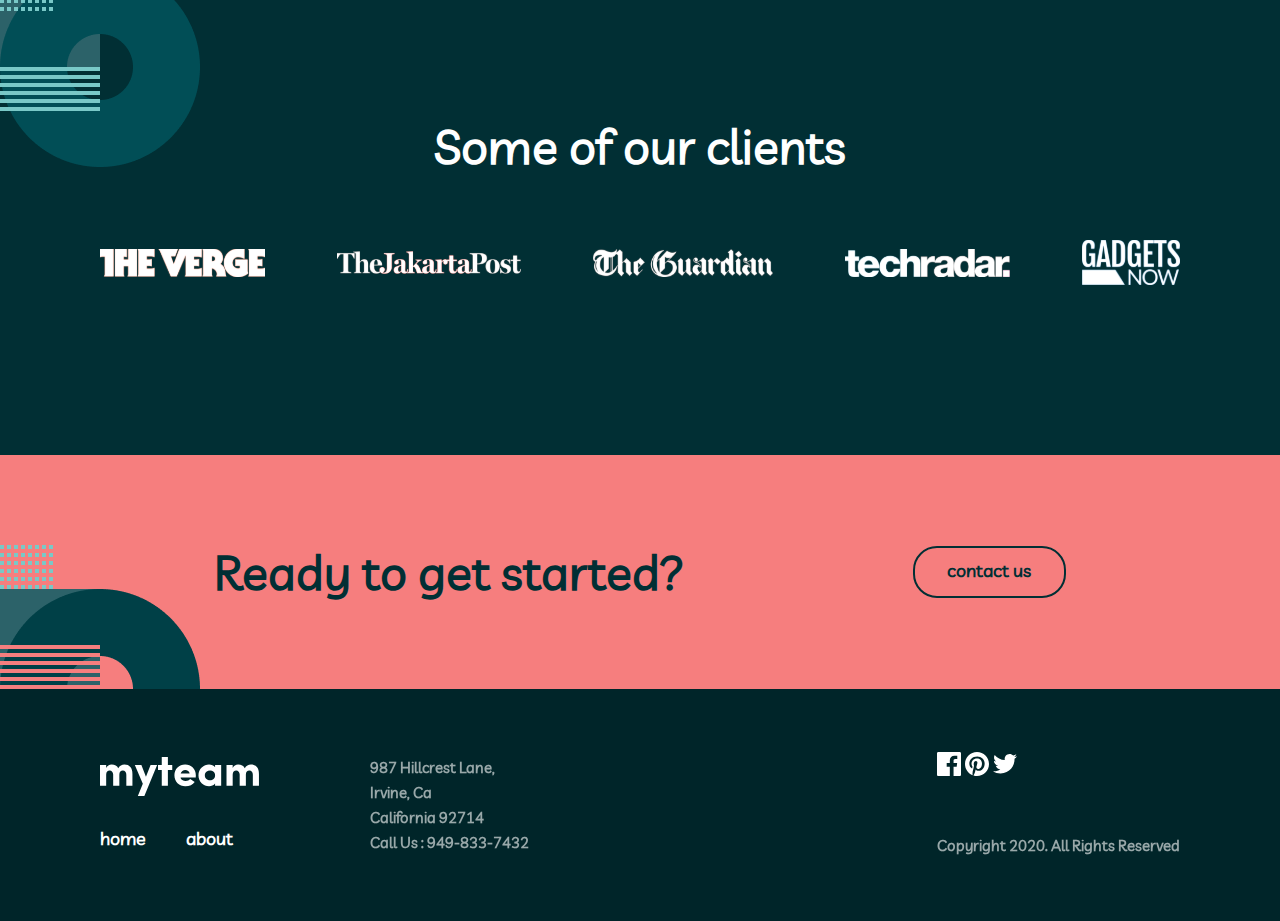
==== commit 247d4c3b: "added contact page" ====
--- a/pages/about.html
+++ b/pages/about.html
@@ -4,7 +4,7 @@
     <meta charset="UTF-8">
     <meta http-equiv="X-UA-Compatible" content="IE=edge">
     <meta name="viewport" content="width=device-width, initial-scale=1.0">
-    <title>myteam-ABOUT</title>
+    <title>Myteam-ABOUT</title>
     <link rel="stylesheet" href="../CSS/about.css">
 </head>
 <body>
@@ -17,7 +17,7 @@
                         <li class="navbar__menu-list"><a href="../index.html" class="navbar__menu-link">home</a></li>
                         <li class="navbar__menu-list"><a href="#" class="navbar__menu-link">about</a></li>
                     </ul>
-                    <button class="navbar__btn" href="#">contact us</button>
+                    <button class="navbar__btn" href="./contact.html"><a href="./contact.html"> contact us</a></button>
                 </div>
             </nav>
             <div class="hero">
@@ -42,7 +42,7 @@
                                 <li><img src="../icons/Path.svg" alt="twitter"></li>
                                 <li><img src="../icons/Shape.svg" alt="instagram"></li>
                             </ul>
-                            <img src="../images/Oval.png" alt="Nikita Marks" srcset="../images/Oval@2x.png 2x, ../images/Oval.png 1x">
+                            <img src="../images/Oval.png" alt="Nikita Marks" srcset="../images/og.png 2x, ../images/Oval.png 1x">
                             <h5>Nikita Marks</h5>
                             <h6>Founder & CEO</h6>
                             <button><span></span><span></span></button>
